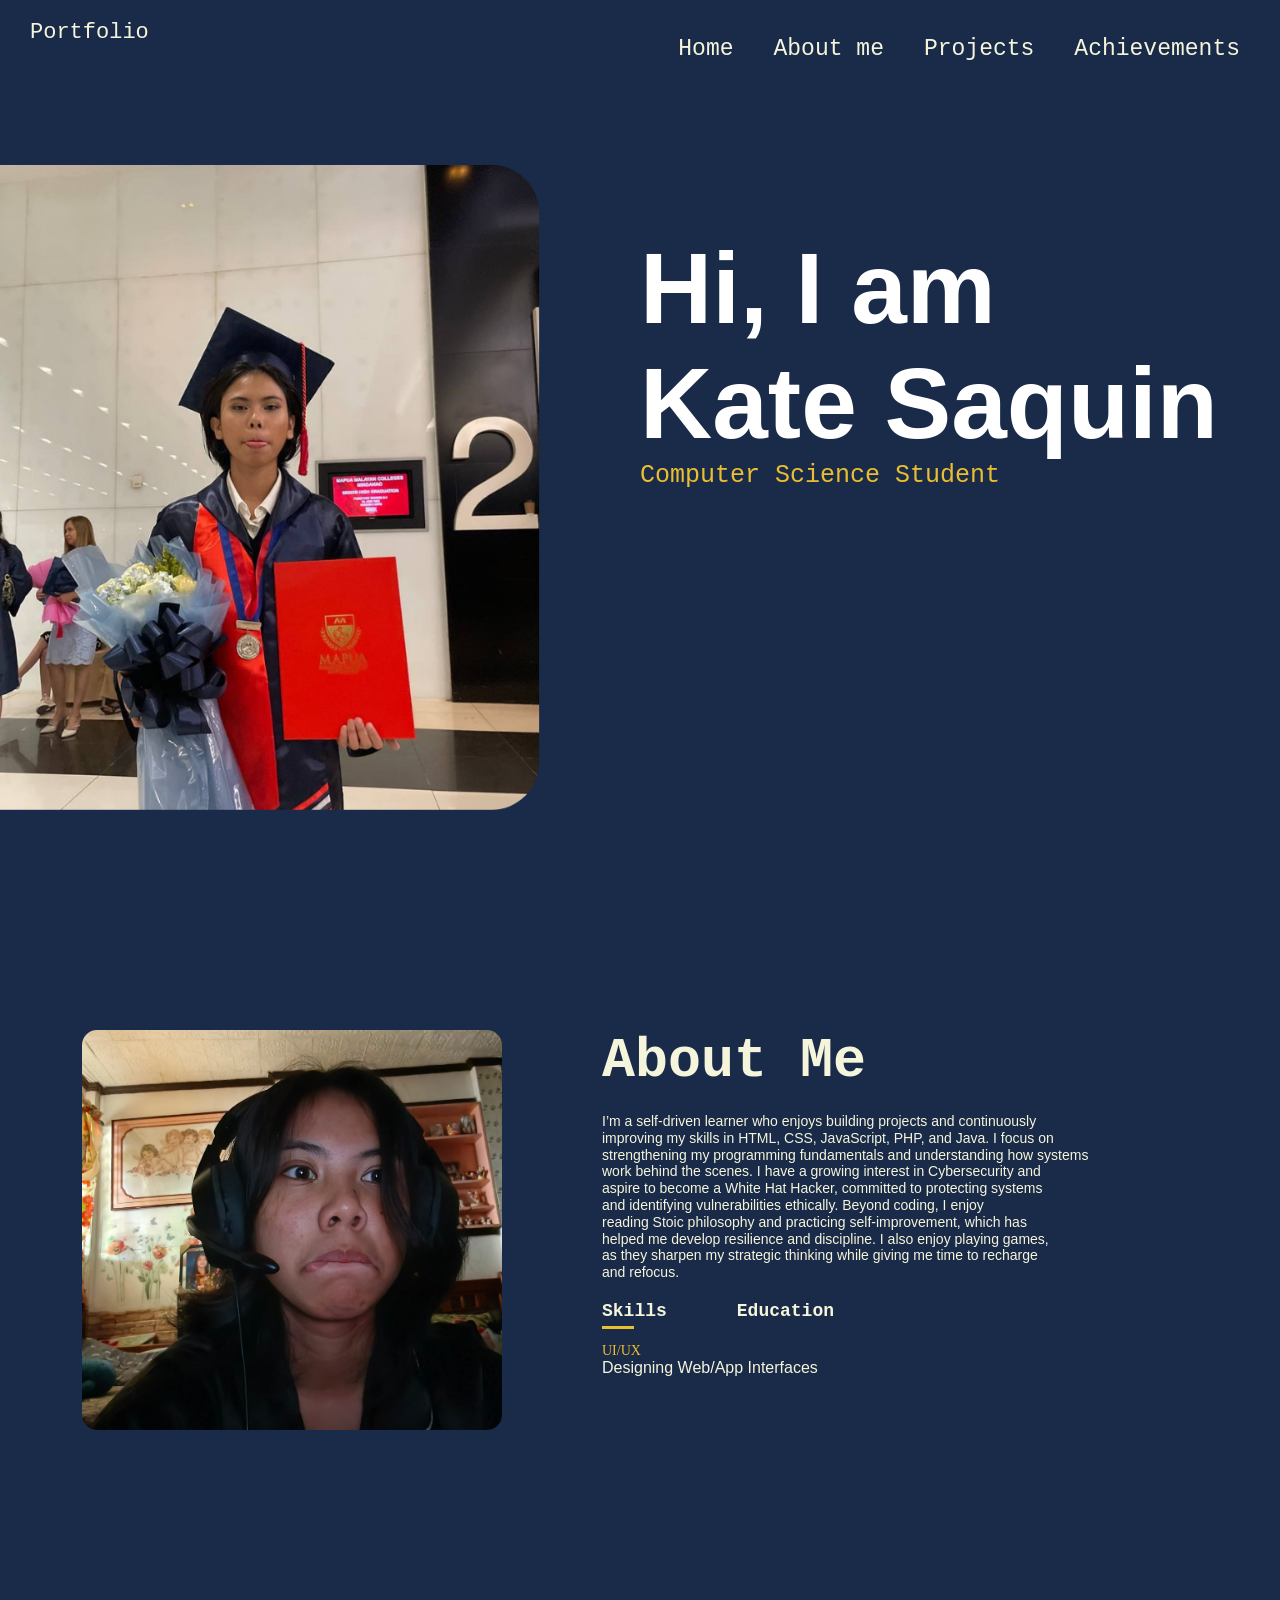
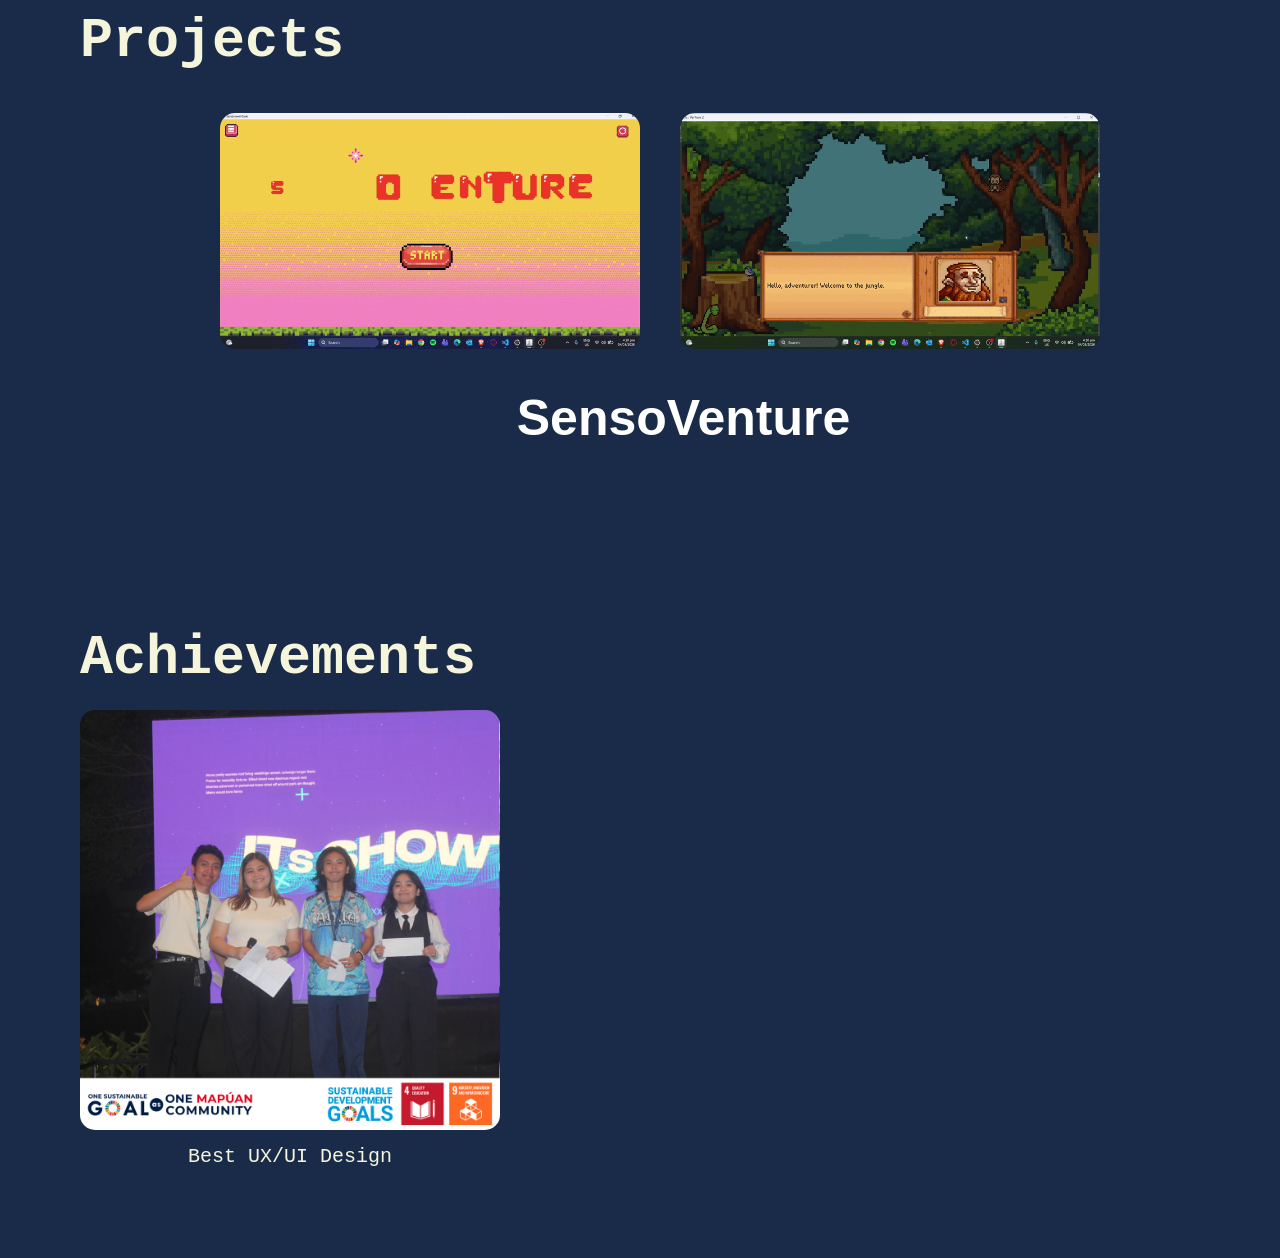
==== Portfolio.html @ 1a11b509 "fsfdfsdf" ====
<!doctype html>
<html lang="en">
  <head>
    <meta charset="UTF-8" />
    <meta name="viewport" content="width=device-width, initial-scale=1.0" />
    <title>My Portfolio</title>
    <link rel="stylesheet" href="Style.css" />
  </head>

  <body>
    <div class="Upper">
      <p>Portfolio</p>
    </div>

    <div id="header">
      <div class="container">
        <nav>
          <ul>
            <li><a href="#header">Home</a></li>
            <li><a href="#about">About me</a></li>
            <li><a href="#projects">Projects</a></li>
            <li><a href="#achievements">Achievements</a></li>
          </ul>
        </nav>
      </div>

      <div class="Boom">
        <h2>
          Hi, I am <br />
          Kate Saquin
        </h2>
        <p>Computer Science Student</p>
      </div>
    </div>

    <!-- ABOUT SECTION -->

    <div id="about">
      <div class="container">
        <div class="row">
          <div class="colu-1">
            <div class="photo-card">
              <img src="images/me.jpg" alt="Me" />
            </div>
          </div>

          <div class="colu-2">
            <h1>About Me</h1>

            <p class="about-text">
              I’m a self-driven learner who enjoys building projects and continuously<br>
              improving my skills in HTML, CSS, JavaScript, PHP, and Java. I focus on<br>
              strengthening my programming fundamentals and understanding how systems <br>
              work behind the scenes. I have a growing interest in Cybersecurity and <br>
              aspire to become a White Hat Hacker, committed to protecting systems <br>
              and identifying vulnerabilities ethically. Beyond coding, I enjoy <br>
              reading Stoic philosophy and practicing self-improvement, which has <br>
              helped me develop resilience and discipline. I also enjoy playing games, <br>
              as they sharpen my strategic thinking while giving me time to recharge <br> 
              and refocus.
            </p>

            <div class="Titles">
              <p
                class="tab-links active-link"
                onclick="opentab(event, 'skills')"
              >
                Skills
              </p>
              <p class="tab-links" onclick="opentab(event, 'education')">
                Education
              </p>
            </div>

            <div class="contents active-tab" id="skills">
              <ul>
                <li><span>UI/UX</span><br />Designing Web/App Interfaces</li>
              </ul>
            </div>

            <div class="contents" id="education">
              <ul>
                <li>
                  <span>2025-2026 Current</span><br />Mapua Malayan Colleges
                  Mindanao
                </li>
                <li>
                  <span>2022-2025</span><br />Mapua Malayan Colleges Mindanao
                </li>
                <li>
                  <span>2012-2022</span><br />Holy Child College of Davao
                </li>
                <li><span>2010-2012</span><br />Ebenezer Christian School</li>
              </ul>
            </div>
          </div>
        </div>
      </div>
    </div>

    <!-- PROJECTS SECTION -->

    <div id="projects">
      <div class="container">
        <h1 class="projects-title">Projects</h1>

        <div class="projects-grid">
          <div class="Proj1">
            <img src="images/proj1.gif" alt="Project 1" />
          </div>

          <div class="Proj2">
            <img src="images/proj2.gif" alt="Project 2" />
          </div>

          <div class="prod"> 
            <h2>SensoVenture</h2>
          </div>
        </div>
      </div>
    </div>

    <!-- ACHIEVEMENTS SECTION -->

<div id="achievements">
  <div class="container">

    <h1 class="achievement-title">Achievements</h1>

    <div class="achievement-grid">

      <div class="ach-card">

        <div class="ach-image">
          <img src="images/achieve1.jpg" alt="Achievement 1">
        </div>

        <p class="ach-caption">Best UX/UI Design</p>

      </div>
    </div>
  </div>
</div>

    <script>
      var tablinks = document.getElementsByClassName("tab-links");
      var contents = document.getElementsByClassName("contents");

      function opentab(e, tabname) {
        for (let tablink of tablinks) {
          tablink.classList.remove("active-link");
        }

        for (let tabcontent of contents) {
          tabcontent.classList.remove("active-tab");
        }

        e.currentTarget.classList.add("active-link");
        document.getElementById(tabname).classList.add("active-tab");
      }
    </script>
  </body>
</html>
---- Style.css ----
*{
margin:0;
padding:0;
font-family:'Times New Roman', Times, serif;
box-sizing:border-box;
}

body{
background:#1a2b49;
color:beige;
}

#header{
width:100%;
height:100vh;
background-image:url(images/backup.png);
background-size:cover;
background-position:center;
}

.container{
padding:10px 40px;
}

nav ul{
font-size:23px;
display:flex;
gap:40px;
align-items:center;
justify-content:flex-end;
width:100%;
list-style:none;
}

nav ul li{
margin:25px 0;
}

nav a{
color:inherit;
text-decoration:none;
white-space:nowrap;
display:inline-block;
position:relative;
padding-bottom:6px;
font-family:'Courier New', Courier, monospace;
}

nav a::after{
content:'';
width:0;
height:3px;
background:#eabe30;
position:absolute;
left:0;
bottom:0;
transition:width 0.3s ease;
}

nav a:hover::after{
width:100%;
}

.Boom{
padding-left:50%;
padding-top:10%;
}

h2{
font-size:100px;
color:#ffffff;
font-family:'Trebuchet MS', Arial;
}

.Boom p{
font-size:25px;
color:#eabe30;
font-family:'Courier New', Courier, monospace;
}

.Upper{
position:absolute;
top:20px;
left:30px;
z-index:10;
}

.Upper p{
font-size:22px;
font-family:'Courier New', Courier, monospace;
}

/* About */

#about{
padding:80px 0;
}

.row{
display:flex;
gap:60px;
flex-wrap:wrap;
}

.colu-1{
flex:0 0 35%;
margin-top:40px;
margin-left:42px;
}

.colu-2{
flex:1;
}

.colu-2 h1{
font-family:'Courier New', Courier, monospace;
font-size:55px;
margin-top:40px;
margin-left:40px;
}

.photo-card{
width:100%;
height:400px;
border-radius:15px;
overflow:hidden;
}

.photo-card img{
width:100%;
height:100%;
object-fit:cover;
object-position:center 70%;
display:block;
}

.about-text{
margin-left:40px;
margin-top:20px;
line-height:1.2;
max-width:520px;
font-family:'Trebuchet MS', Arial;
font-size:14px;
}

.Titles{
display:flex;
margin:20px;
margin-left:40px;
gap:20px;
}

.tab-links{
margin-right:50px;
font-size:18px;
font-weight:900;
cursor:pointer;
font-family:'Courier New', Courier, monospace;
position:relative;
}

.tab-links::after{
content:'';
width:0;
height:3px;
background:#eabe30;
position:absolute;
left:0;
bottom:-8px;
transition:0.4s;
}

.tab-links.active-link::after{
width:50%;
}

.contents{
margin-left:40px;
margin-top:20px;
display:none;
}

.contents ul li{
list-style:none;
margin:10px 0;
font-family: 'Trebuchet MS', 'Lucida Sans Unicode', 'Lucida Grande', 'Lucida Sans', Arial, sans-serif;
}

.contents ul li span{
color:#eabe30;
font-size:14px;
}

.contents.active-tab{
display:block;
}

/* PROJECTS */

#projects{
padding:80px 0;
}

.projects-title{
font-family:'Courier New', Courier, monospace;
font-size:55px;
margin-left:40px;
margin-bottom:40px;
}

.projects-grid{
display:flex;
gap:40px;
margin-left:15%;
flex-wrap:wrap;
}

.Proj1, .Proj2{
width:420px;
border-radius:15px;
overflow:hidden;
}

.Proj1 img, .Proj2 img{
width:100%;
display:block;
}


.prod h2 {
  font-size: 50px;
  margin-left: 89%;
  
}

/* ACHIEVEMENTS */

#achievements{
  padding:80px 0;
}

.achievement-title{
  font-family:'Courier New', Courier, monospace;
  font-size:55px;
  margin-left:40px;
  margin-bottom:40px;
}

.achievement-grid{
  display:flex;
  gap:40px;
  margin-top: -20px;
  margin-left:40px;
  flex-wrap:wrap;
}

.ach-card{
  width:420px;
}

.ach-image{
  border-radius:15px;
  overflow:hidden;
}

.ach-image img{
  width:100%;
  display:block;
}

.ach-caption{
  margin-top:15px;
  font-size:20px;
  font-family:'Courier New', Courier, monospace;
  text-align:center;
}
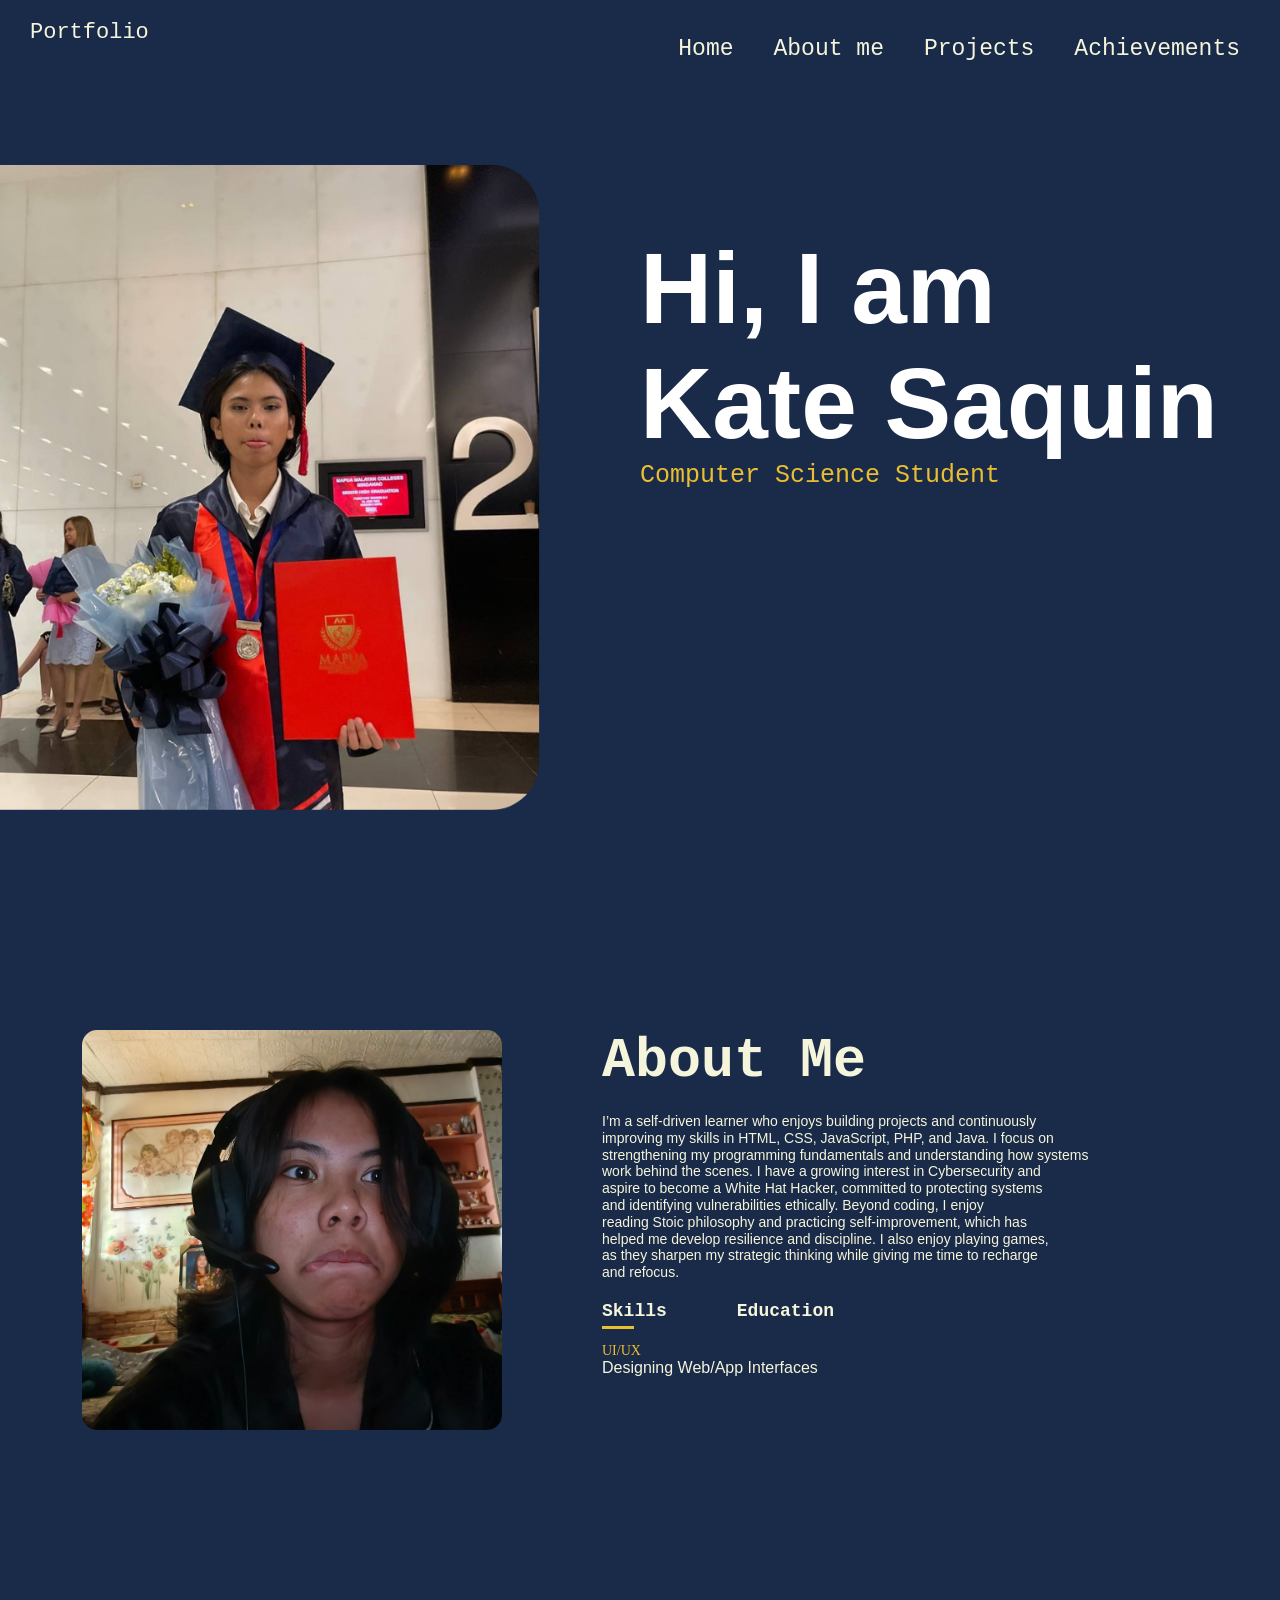
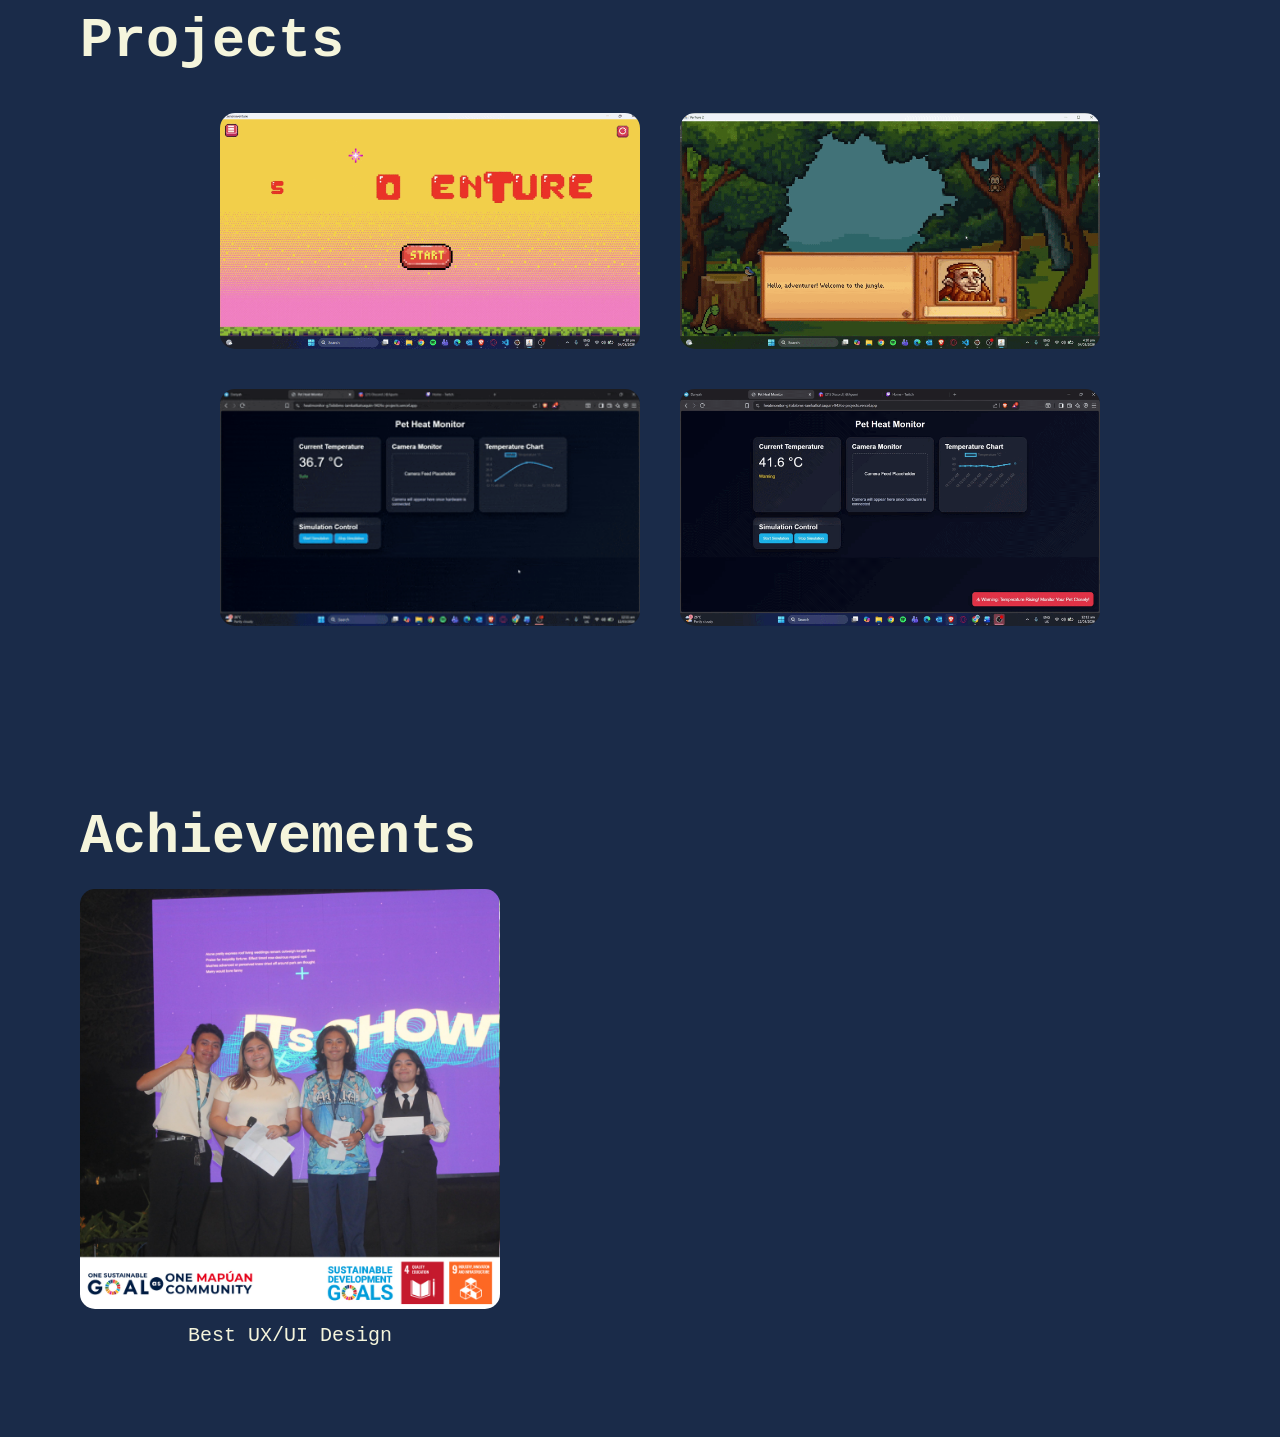
==== commit c173100d: "boom" ====
--- a/Portfolio.html
+++ b/Portfolio.html
@@ -48,15 +48,15 @@
             <h1>About Me</h1>
 
             <p class="about-text">
-              I’m a self-driven learner who enjoys building projects and continuously<br>
-              improving my skills in HTML, CSS, JavaScript, PHP, and Java. I focus on<br>
-              strengthening my programming fundamentals and understanding how systems <br>
-              work behind the scenes. I have a growing interest in Cybersecurity and <br>
-              aspire to become a White Hat Hacker, committed to protecting systems <br>
-              and identifying vulnerabilities ethically. Beyond coding, I enjoy <br>
-              reading Stoic philosophy and practicing self-improvement, which has <br>
-              helped me develop resilience and discipline. I also enjoy playing games, <br>
-              as they sharpen my strategic thinking while giving me time to recharge <br> 
+              I’m a self-driven learner who enjoys building projects and continuously<br/>
+              improving my skills in HTML, CSS, JavaScript, PHP, and Java. I focus on<br/>
+              strengthening my programming fundamentals and understanding how systems<br/>
+              work behind the scenes. I have a growing interest in Cybersecurity and<br/>
+              aspire to become a White Hat Hacker, committed to protecting systems<br/>
+              and identifying vulnerabilities ethically. Beyond coding, I enjoy<br/>
+              reading Stoic philosophy and practicing self-improvement, which has<br/>
+              helped me develop resilience and discipline. I also enjoy playing games,<br/>
+              as they sharpen my strategic thinking while giving me time to recharge<br/>
               and refocus.
             </p>
 
@@ -67,6 +67,7 @@
               >
                 Skills
               </p>
+
               <p class="tab-links" onclick="opentab(event, 'education')">
                 Education
               </p>
@@ -81,16 +82,24 @@
             <div class="contents" id="education">
               <ul>
                 <li>
-                  <span>2025-2026 Current</span><br />Mapua Malayan Colleges
-                  Mindanao
+                  <span>2025-2026 Current</span><br />
+                  Mapua Malayan Colleges Mindanao
                 </li>
+
                 <li>
-                  <span>2022-2025</span><br />Mapua Malayan Colleges Mindanao
+                  <span>2022-2025</span><br />
+                  Mapua Malayan Colleges Mindanao
                 </li>
+
                 <li>
-                  <span>2012-2022</span><br />Holy Child College of Davao
+                  <span>2012-2022</span><br />
+                  Holy Child College of Davao
                 </li>
-                <li><span>2010-2012</span><br />Ebenezer Christian School</li>
+
+                <li>
+                  <span>2010-2012</span><br />
+                  Ebenezer Christian School
+                </li>
               </ul>
             </div>
           </div>
@@ -113,8 +122,12 @@
             <img src="images/proj2.gif" alt="Project 2" />
           </div>
 
-          <div class="prod"> 
-            <h2>SensoVenture</h2>
+          <div class="Proj3">
+            <img src="images/gif.gif" alt="Project 3" />
+          </div>
+
+          <div class="Proj4">
+            <img src="images/gif 2.gif" alt="Project 4" />
           </div>
         </div>
       </div>
@@ -122,25 +135,21 @@
 
     <!-- ACHIEVEMENTS SECTION -->
 
-<div id="achievements">
-  <div class="container">
+    <div id="achievements">
+      <div class="container">
+        <h1 class="achievement-title">Achievements</h1>
 
-    <h1 class="achievement-title">Achievements</h1>
+        <div class="achievement-grid">
+          <div class="ach-card">
+            <div class="ach-image">
+              <img src="images/achieve1.jpg" alt="Achievement 1" />
+            </div>
 
-    <div class="achievement-grid">
-
-      <div class="ach-card">
-
-        <div class="ach-image">
-          <img src="images/achieve1.jpg" alt="Achievement 1">
+            <p class="ach-caption">Best UX/UI Design</p>
+          </div>
         </div>
-
-        <p class="ach-caption">Best UX/UI Design</p>
-
       </div>
     </div>
-  </div>
-</div>
 
     <script>
       var tablinks = document.getElementsByClassName("tab-links");
--- a/Style.css
+++ b/Style.css
@@ -233,6 +233,28 @@
   
 }
 
+.Proj3, .Proj4{
+width:420px;
+border-radius:15px;
+overflow:hidden;
+}
+
+.Proj3 img, .Proj4 img{
+width:100%;
+display:block;
+}
+
+.Proj1, .Proj2, .Proj3, .Proj4{
+width:420px;
+border-radius:15px;
+overflow:hidden;
+}
+
+.Proj1 img, .Proj2 img, .Proj3 img, .Proj4 img{
+width:100%;
+display:block;
+}
+
 /* ACHIEVEMENTS */
 
 #achievements{
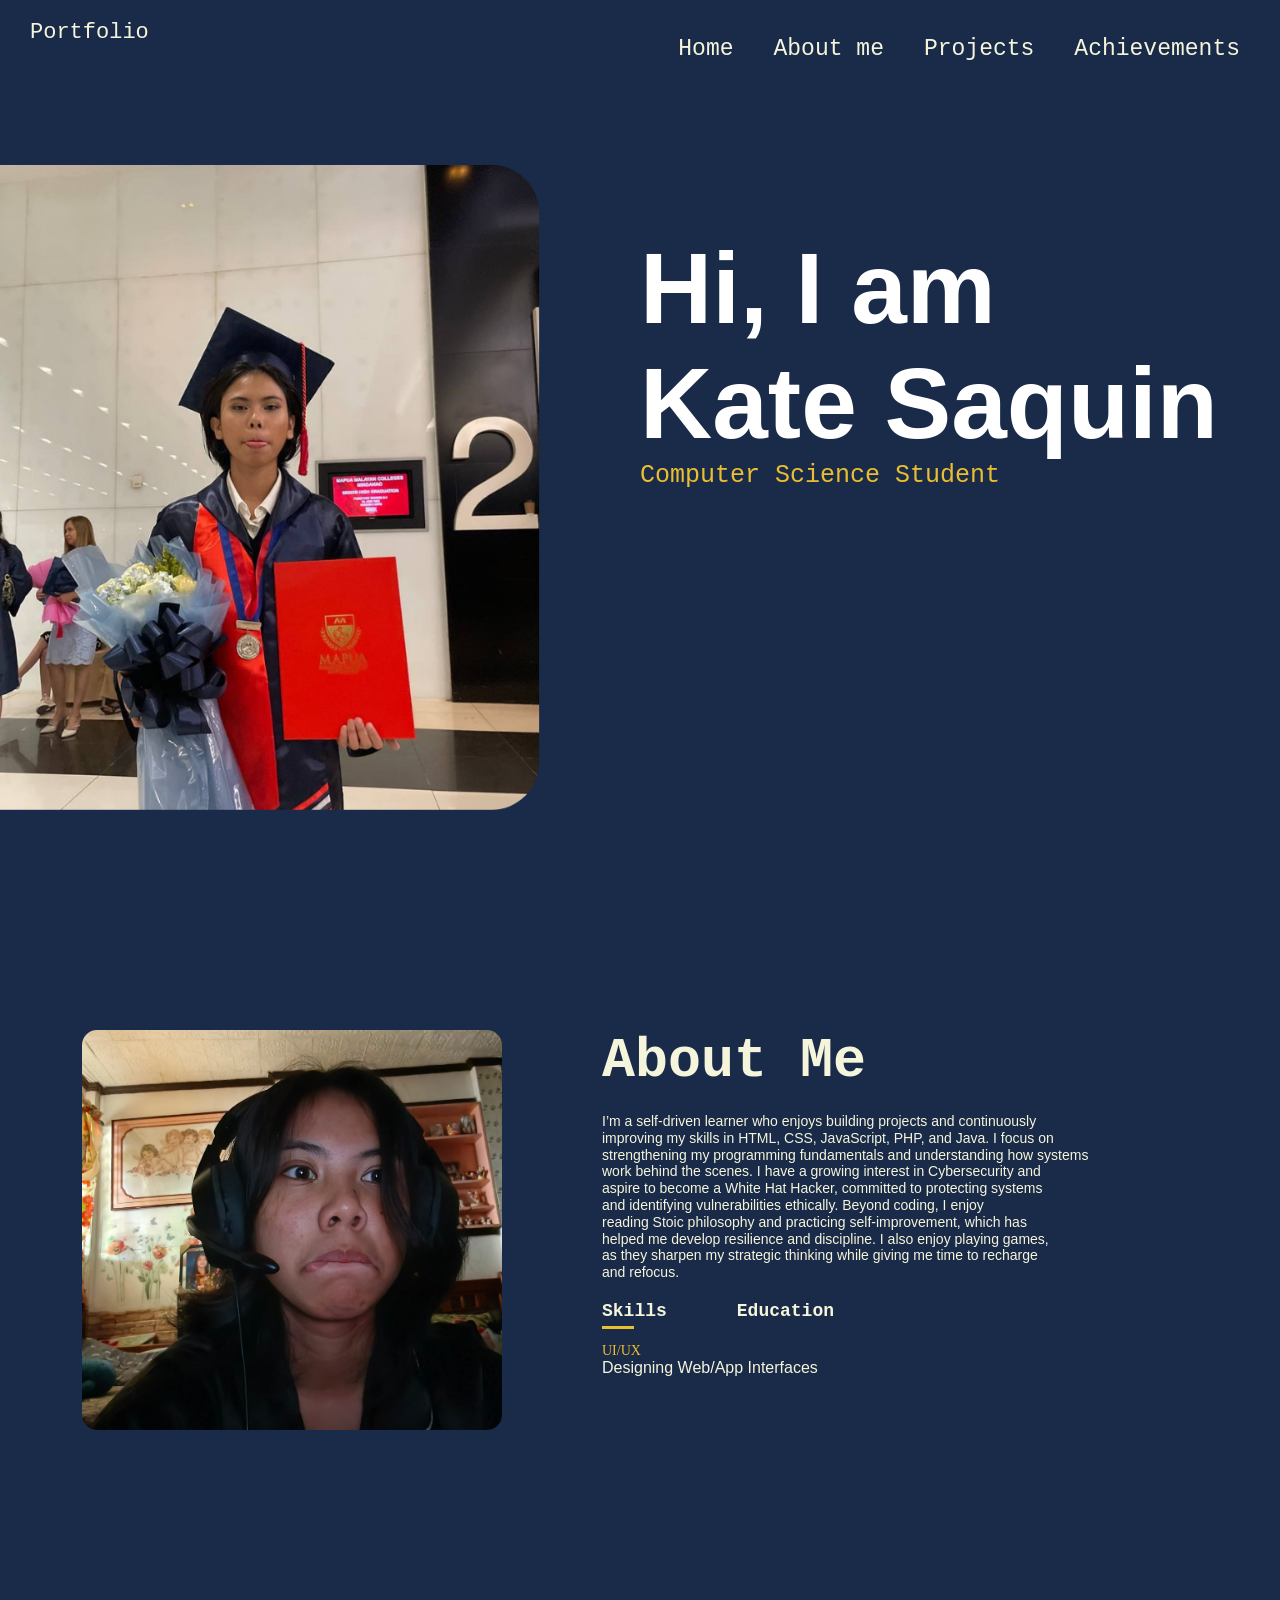
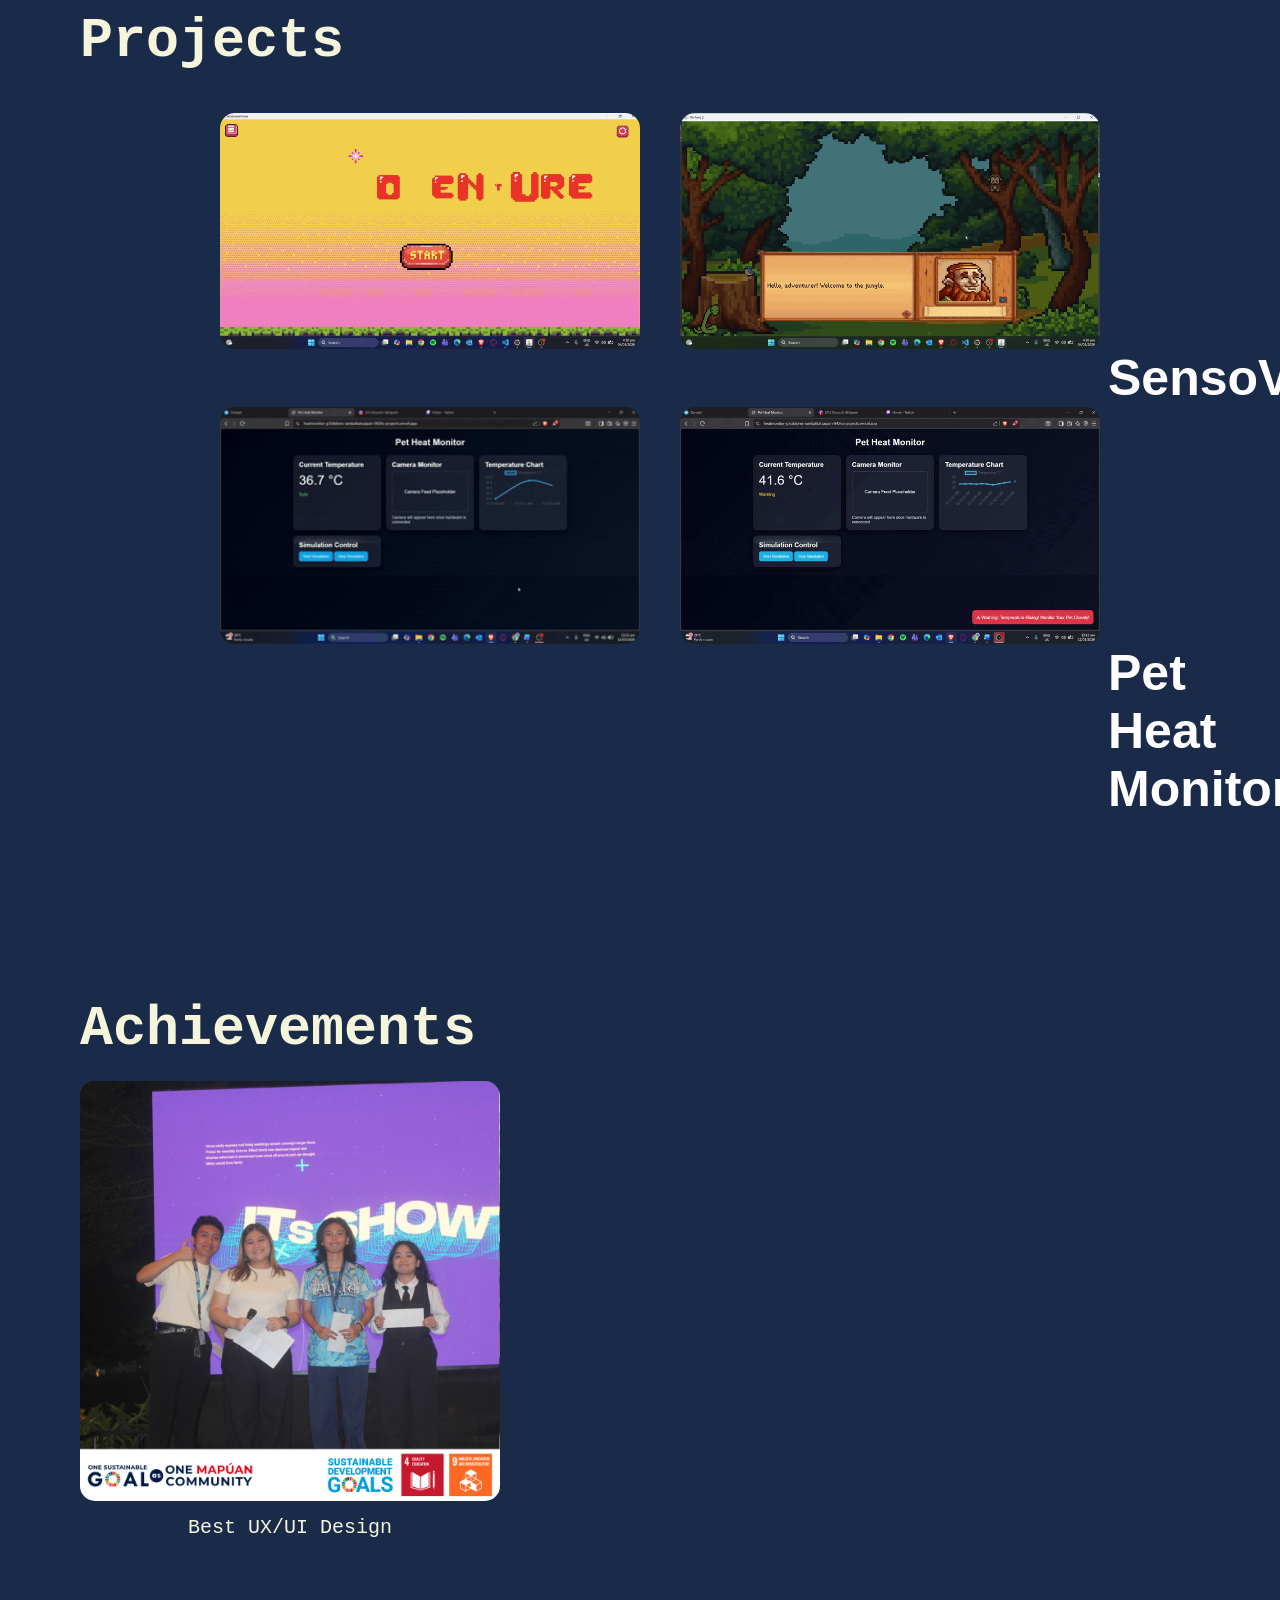
==== commit 43bbddb9: "Refactor projects section layout in Portfolio.html" ====
--- a/Portfolio.html
+++ b/Portfolio.html
@@ -110,28 +110,42 @@
     <!-- PROJECTS SECTION -->
 
     <div id="projects">
-      <div class="container">
-        <h1 class="projects-title">Projects</h1>
+  <div class="container">
+    <h1 class="projects-title">Projects</h1>
+    <div class="projects-grid">
 
-        <div class="projects-grid">
-          <div class="Proj1">
-            <img src="images/proj1.gif" alt="Project 1" />
-          </div>
+      <div class="Proj1">
+        <img src="images/proj1.gif" alt="Project 1">
+      </div>
 
-          <div class="Proj2">
-            <img src="images/proj2.gif" alt="Project 2" />
-          </div>
+      <div class="Proj2">
+        <img src="images/proj2.gif" alt="Project 2">
+      </div>
 
-          <div class="Proj3">
-            <img src="images/gif.gif" alt="Project 3" />
-          </div>
+    </div>
 
-          <div class="Proj4">
-            <img src="images/gif 2.gif" alt="Project 4" />
-          </div>
-        </div>
+    <div class="prod">
+      <h2>SensoVenture</h2>
+    </div>
+    
+    <div class="projects-grid">
+
+      <div class="Proj3">
+        <img src="images/gif.gif" alt="Project 3">
       </div>
+
+      <div class="Proj4">
+        <img src="images/gif 2.gif" alt="Project 4">
+      </div>
+
     </div>
+
+    <div class="prod">
+      <h2>Pet Heat Monitor</h2>
+    </div>
+
+  </div>
+</div>
 
     <!-- ACHIEVEMENTS SECTION -->
 
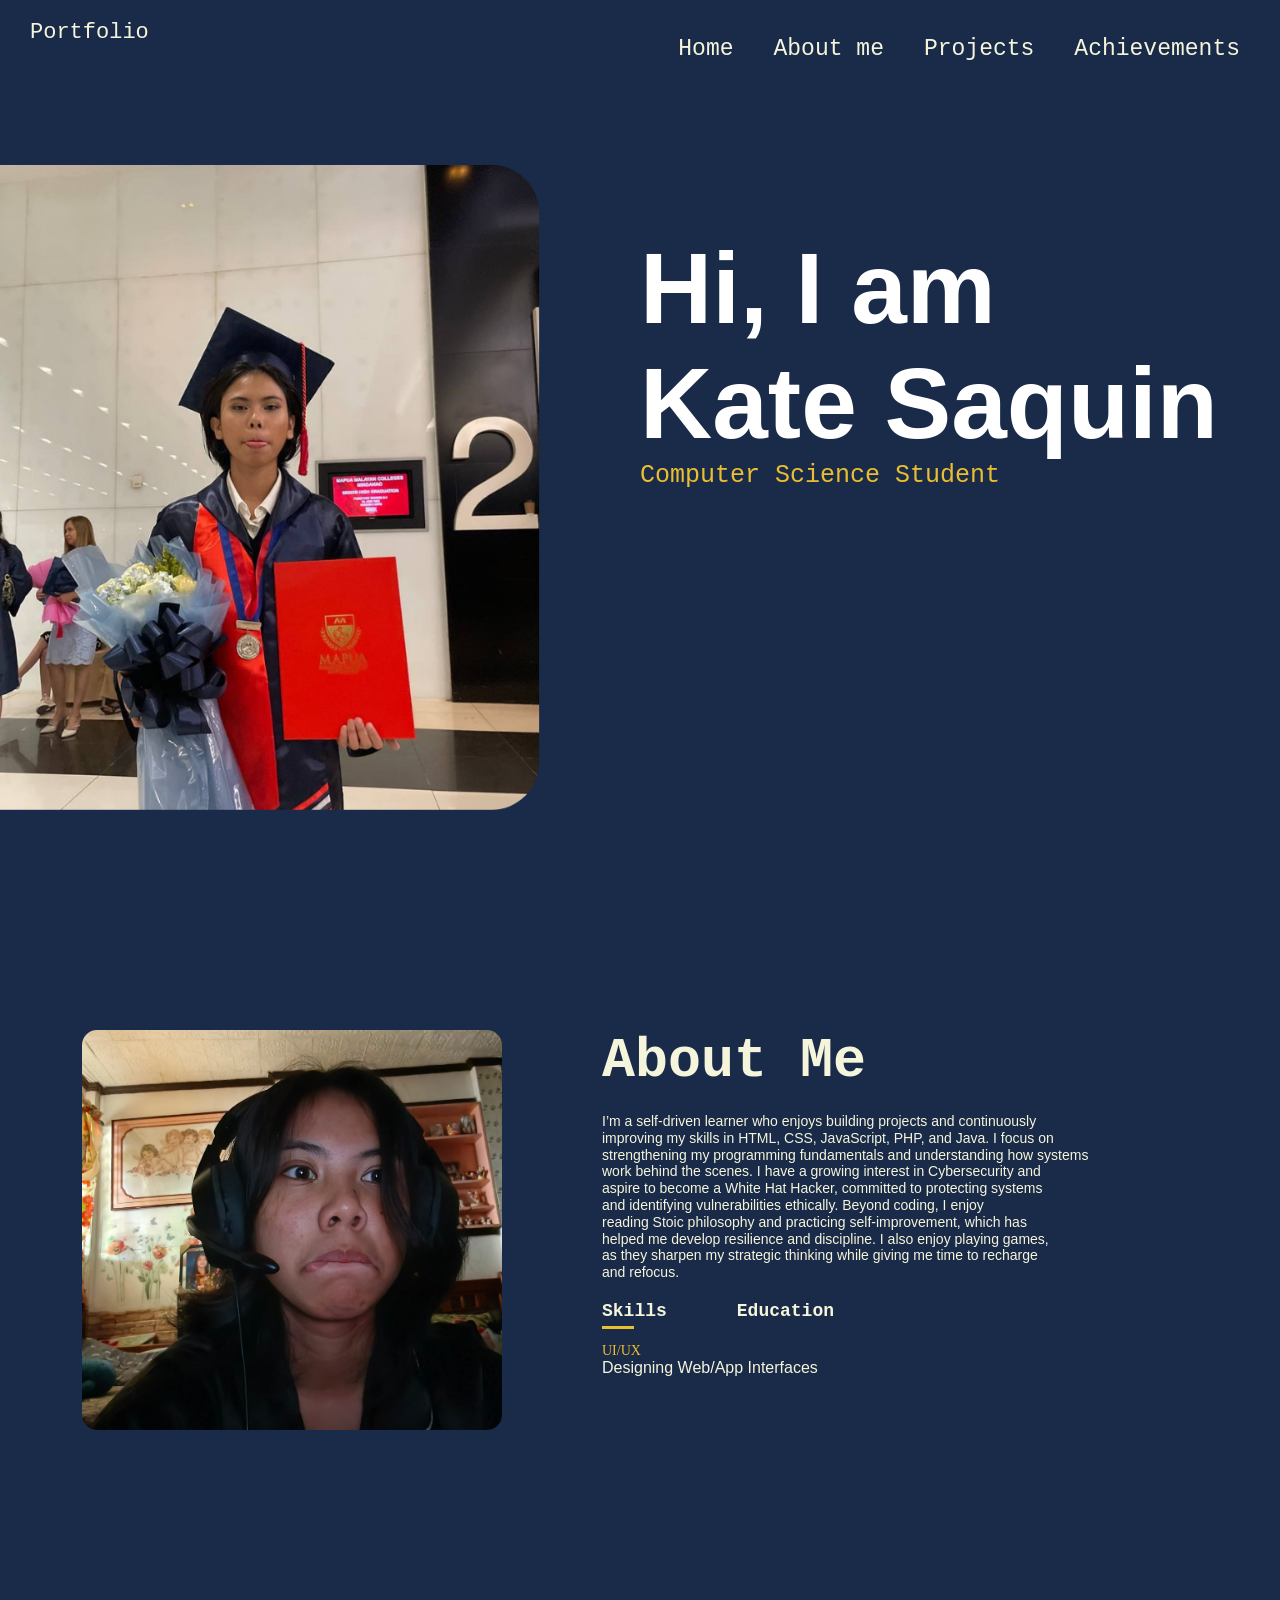
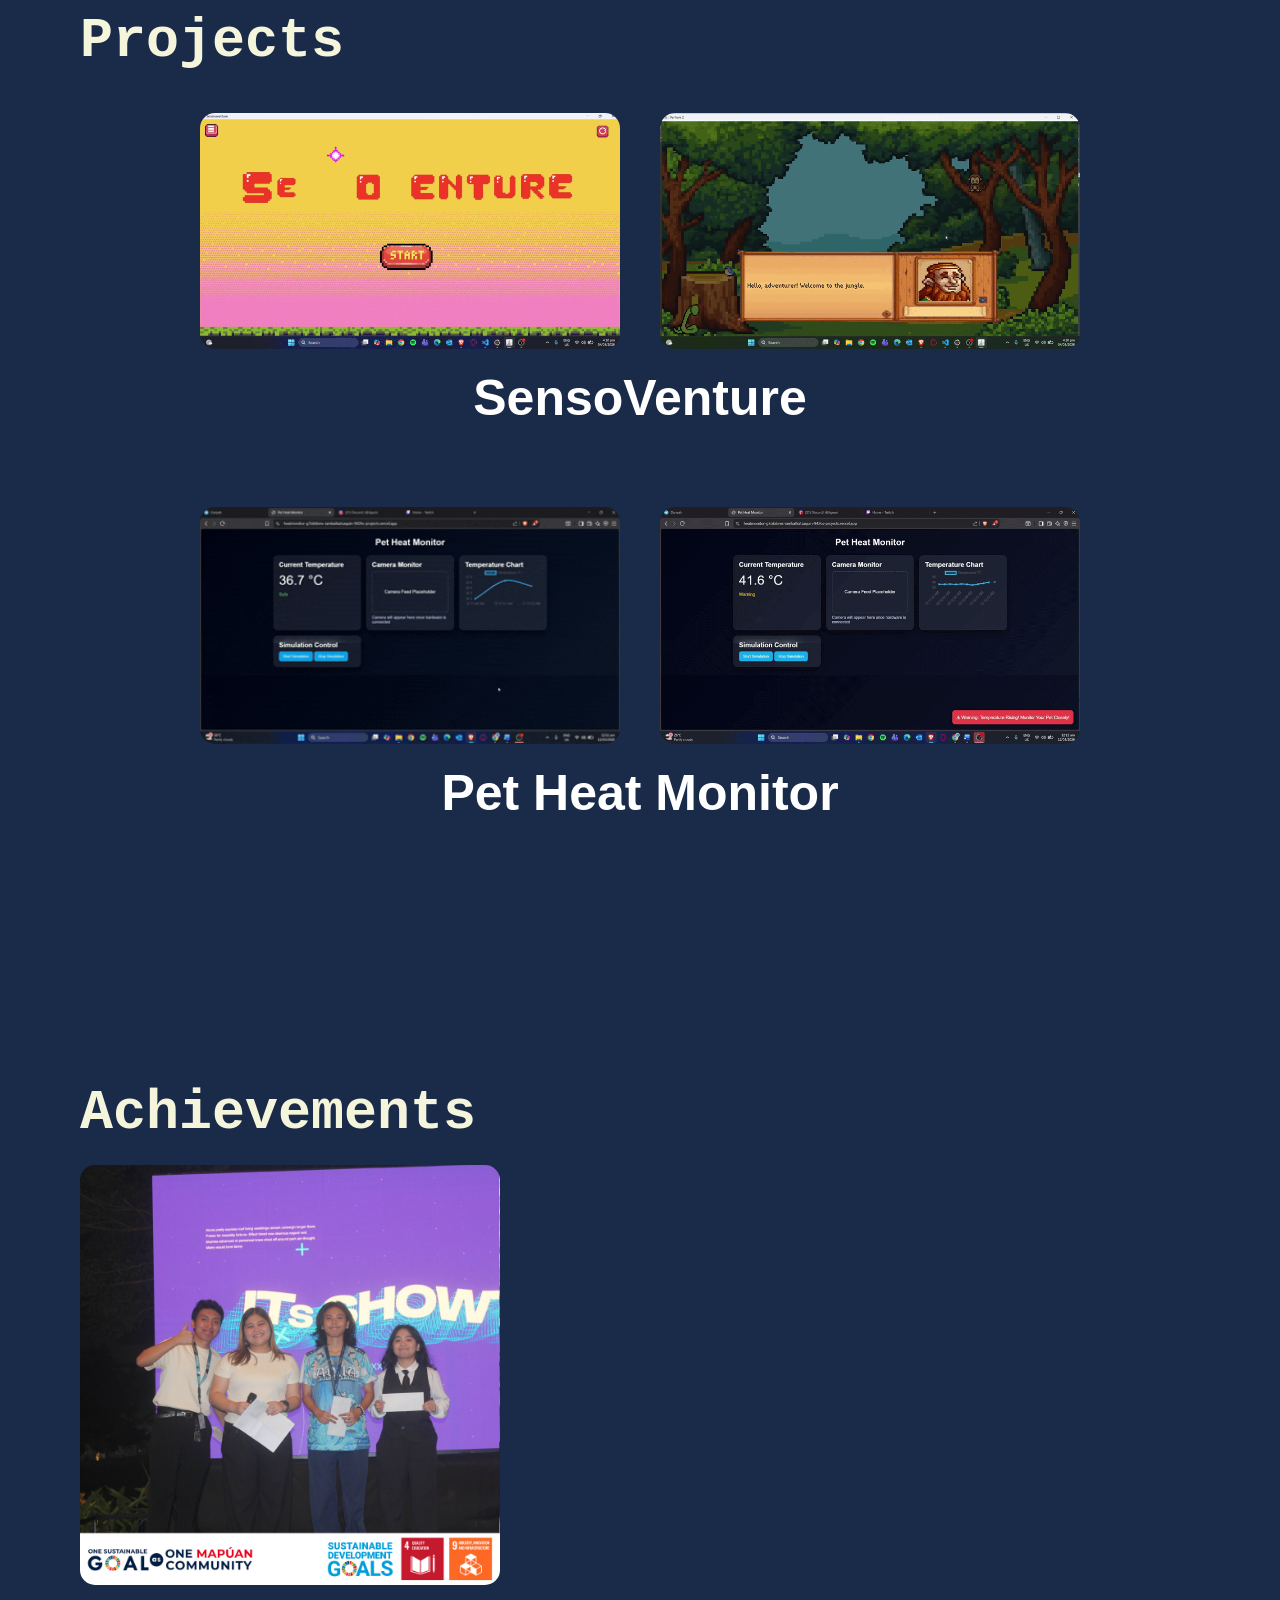
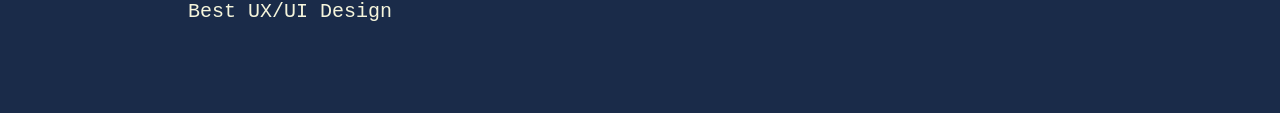
==== commit b9a134fb: "please work this time" ====
--- a/Portfolio.html
+++ b/Portfolio.html
@@ -112,35 +112,20 @@
     <div id="projects">
   <div class="container">
     <h1 class="projects-title">Projects</h1>
-    <div class="projects-grid">
 
-      <div class="Proj1">
+    <div class="project-group">
+      <div class="project-images">
         <img src="images/proj1.gif" alt="Project 1">
-      </div>
-
-      <div class="Proj2">
         <img src="images/proj2.gif" alt="Project 2">
       </div>
-
+      <h2>SensoVenture</h2>
     </div>
 
-    <div class="prod">
-      <h2>SensoVenture</h2>
-    </div>
-    
-    <div class="projects-grid">
-
-      <div class="Proj3">
+    <div class="project-group">
+      <div class="project-images">
         <img src="images/gif.gif" alt="Project 3">
-      </div>
-
-      <div class="Proj4">
         <img src="images/gif 2.gif" alt="Project 4">
       </div>
-
-    </div>
-
-    <div class="prod">
       <h2>Pet Heat Monitor</h2>
     </div>
 
--- a/Style.css
+++ b/Style.css
@@ -198,61 +198,36 @@
 /* PROJECTS */
 
 #projects{
-padding:80px 0;
+  padding:80px 0;
 }
 
 .projects-title{
-font-family:'Courier New', Courier, monospace;
-font-size:55px;
-margin-left:40px;
-margin-bottom:40px;
-}
-
-.projects-grid{
-display:flex;
-gap:40px;
-margin-left:15%;
-flex-wrap:wrap;
-}
-
-.Proj1, .Proj2{
-width:420px;
-border-radius:15px;
-overflow:hidden;
-}
-
-.Proj1 img, .Proj2 img{
-width:100%;
-display:block;
-}
-
-
-.prod h2 {
-  font-size: 50px;
-  margin-left: 89%;
-  
-}
-
-.Proj3, .Proj4{
-width:420px;
-border-radius:15px;
-overflow:hidden;
-}
-
-.Proj3 img, .Proj4 img{
-width:100%;
-display:block;
-}
-
-.Proj1, .Proj2, .Proj3, .Proj4{
-width:420px;
-border-radius:15px;
-overflow:hidden;
-}
-
-.Proj1 img, .Proj2 img, .Proj3 img, .Proj4 img{
-width:100%;
-display:block;
+  font-family:'Courier New', Courier, monospace;
+  font-size:55px;
+  margin-left:40px;
+  margin-bottom:40px;
+}
+
+.project-group{
+  text-align:center;
+  margin-bottom:80px;
+}
+
+.project-images{
+  display:flex;
+  justify-content:center;
+  gap:40px;
+  margin-bottom:20px;
+}
+
+.project-images img{
+  width:420px;
+  border-radius:15px;
+  display:block;
+}
+
+.project-group h2{
+  font-size:50px;
 }
 
 /* ACHIEVEMENTS */
